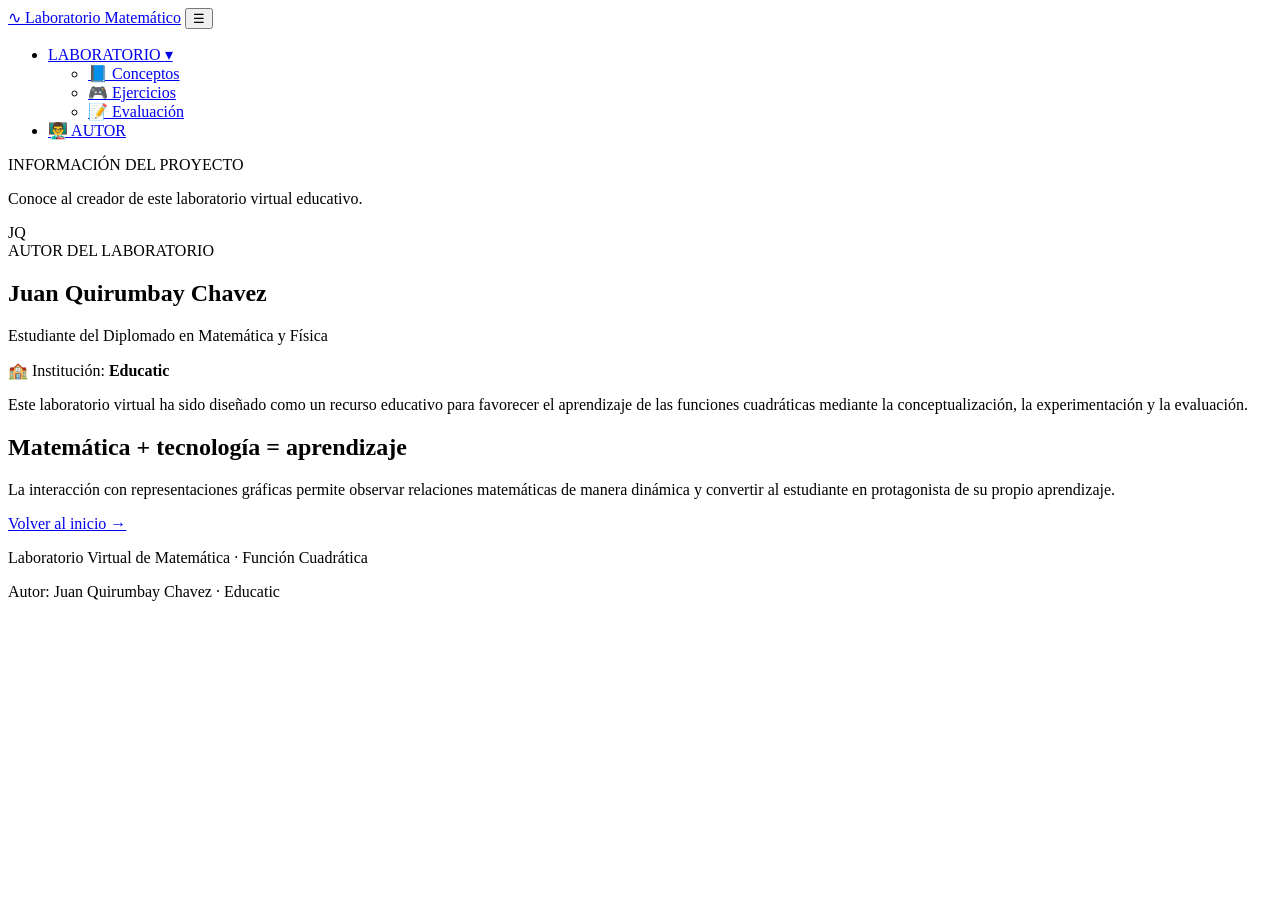
==== autor.html @ 25a592bc "Add files via upload" ====
<!DOCTYPE html>
<html lang="es">
<head>
  <meta charset="UTF-8">
  <meta name="viewport" content="width=device-width, initial-scale=1.0">
  <title>Autor | Laboratorio Matemático</title>
  <link rel="stylesheet" href="css/estilos.css">
</head>
<body>
  <header class="inner-header">
    <nav class="navbar">
      <a class="brand" href="index.html"><span class="brand-icon">∿</span> Laboratorio Matemático</a>
      <button class="menu-toggle" aria-label="Abrir menú">☰</button>
      <ul class="nav-links">
        <li class="dropdown">
          <a href="#" class="nav-link">LABORATORIO <span>▾</span></a>
          <ul class="submenu">
            <li><a href="conceptos.html">📘 Conceptos</a></li>
            <li><a href="ejercicios.html">🎮 Ejercicios</a></li>
            <li><a href="evaluacion.html">📝 Evaluación</a></li>
          </ul>
        </li>
        <li><a href="autor.html" class="nav-link active">👨‍🏫 AUTOR</a></li>
      </ul>
    </nav>
  </header>

  <main class="page-main">
    <section class="page-hero">
      <span class="eyebrow">INFORMACIÓN DEL PROYECTO</span>
            <p>Conoce al creador de este laboratorio virtual educativo.</p>
    </section>

    <section class="author-card">
      <div class="author-avatar">JQ</div>
      <div class="author-info">
        <span class="eyebrow">AUTOR DEL LABORATORIO</span>
        <h2>Juan Quirumbay Chavez</h2>
        <p class="role">Estudiante del Diplomado en Matemática y Física</p>
        <div class="institution">🏫 Institución: <strong>Educatic</strong></div>
        <p>Este laboratorio virtual ha sido diseñado como un recurso educativo para favorecer el aprendizaje de las funciones cuadráticas mediante la conceptualización, la experimentación y la evaluación.</p>
      </div>
    </section>

    <section class="author-message">
      <h2>Matemática + tecnología = aprendizaje</h2>
      <p>La interacción con representaciones gráficas permite observar relaciones matemáticas de manera dinámica y convertir al estudiante en protagonista de su propio aprendizaje.</p>
      <a href="index.html" class="btn btn-primary">Volver al inicio →</a>
    </section>
  </main>
  <footer>
    <p>Laboratorio Virtual de Matemática · Función Cuadrática</p>
    <p>Autor: Juan Quirumbay Chavez · Educatic</p>
  </footer>
  <script src="js/script.js"></script>
</body>
</html>
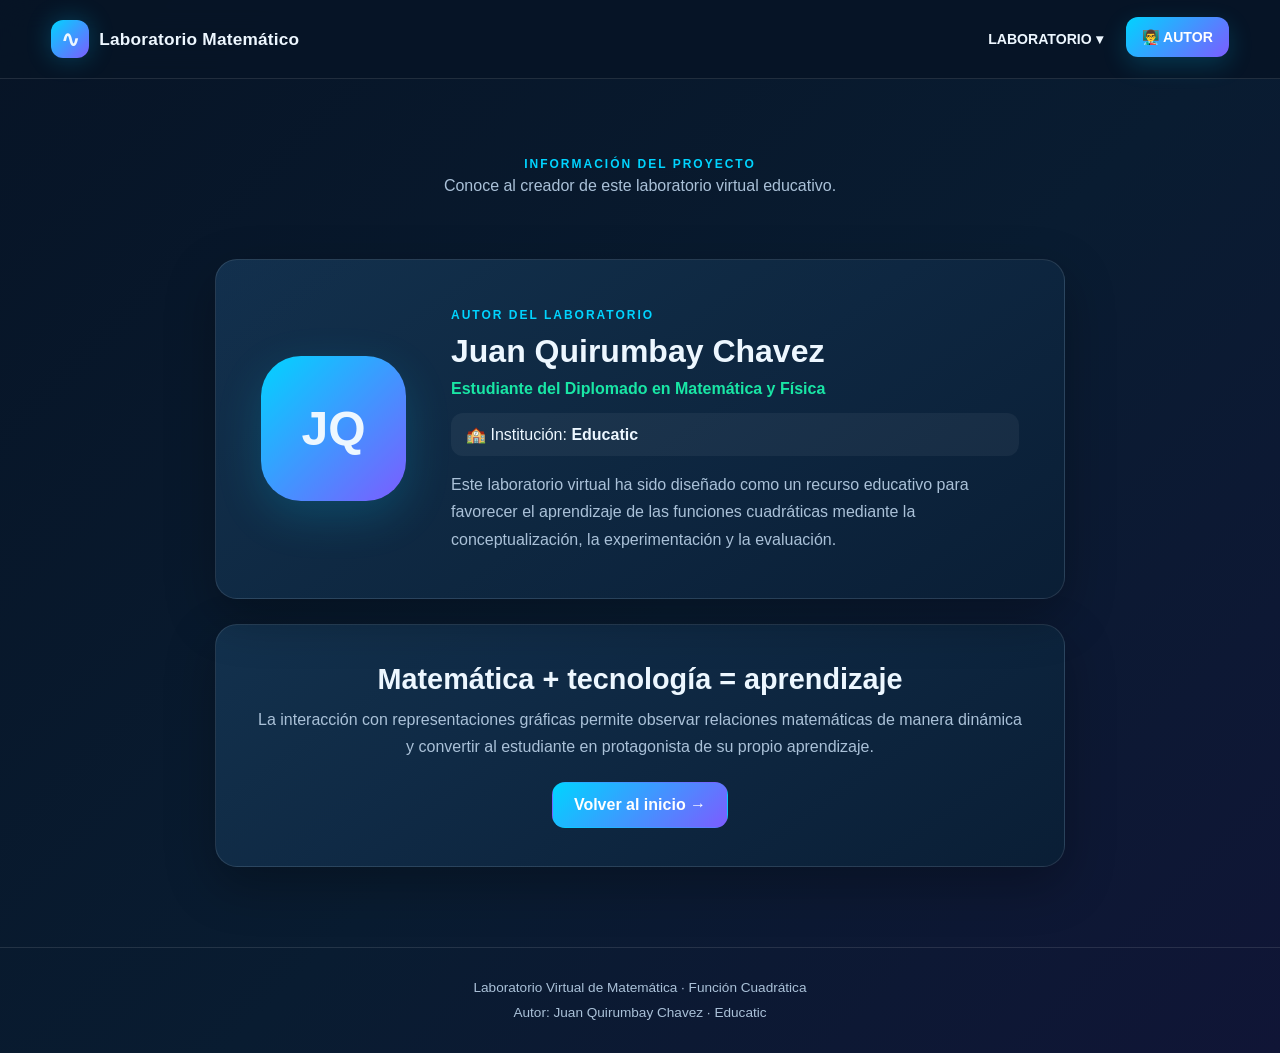
==== commit 63dec780: "Update autor.html" ====
--- a/autor.html
+++ b/autor.html
@@ -4,7 +4,7 @@
   <meta charset="UTF-8">
   <meta name="viewport" content="width=device-width, initial-scale=1.0">
   <title>Autor | Laboratorio Matemático</title>
-  <link rel="stylesheet" href="css/estilos.css">
+  <link rel="stylesheet" href="estilos.css">
 </head>
 <body>
   <header class="inner-header">
@@ -52,6 +52,6 @@
     <p>Laboratorio Virtual de Matemática · Función Cuadrática</p>
     <p>Autor: Juan Quirumbay Chavez · Educatic</p>
   </footer>
-  <script src="js/script.js"></script>
+  <script src="script.js"></script>
 </body>
 </html>
--- a/estilos.css
+++ b/estilos.css
@@ -0,0 +1,85 @@
+:root{
+  --bg:#071426;
+  --bg2:#0c1d34;
+  --panel:#102943;
+  --panel2:#153452;
+  --text:#edf7ff;
+  --muted:#aac1d8;
+  --primary:#00d4ff;
+  --secondary:#7c5cff;
+  --accent:#19e6a5;
+  --line:rgba(255,255,255,.11);
+  --shadow:0 18px 50px rgba(0,0,0,.28);
+}
+*{box-sizing:border-box;margin:0;padding:0}
+html{scroll-behavior:smooth}
+body{font-family:Segoe UI,Arial,sans-serif;background:linear-gradient(135deg,var(--bg),#091c31 55%,#101536);color:var(--text);min-height:100vh}
+a{text-decoration:none;color:inherit}
+.navbar{width:min(1180px,92%);margin:auto;min-height:78px;display:flex;align-items:center;justify-content:space-between;position:relative;z-index:20}
+.brand{font-weight:800;font-size:1.08rem;letter-spacing:.2px;display:flex;align-items:center;gap:10px}
+.brand-icon{display:grid;place-items:center;width:38px;height:38px;border-radius:12px;background:linear-gradient(135deg,var(--primary),var(--secondary));font-size:1.4rem;box-shadow:0 0 25px rgba(0,212,255,.25)}
+.nav-links{display:flex;align-items:center;gap:7px;list-style:none}
+.nav-link{display:block;padding:12px 16px;border-radius:12px;font-weight:700;font-size:.88rem;transition:.25s}
+.nav-link:hover,.nav-link.active{background:linear-gradient(135deg,var(--primary),var(--secondary));color:#fff;transform:translateY(-2px);box-shadow:0 8px 24px rgba(0,212,255,.18)}
+.dropdown{position:relative}
+.submenu{position:absolute;top:calc(100% + 7px);left:0;min-width:205px;background:rgba(10,29,50,.97);border:1px solid var(--line);border-radius:15px;padding:8px;list-style:none;box-shadow:var(--shadow);opacity:0;visibility:hidden;transform:translateY(-8px);transition:.25s}
+.dropdown:hover .submenu,.dropdown.open .submenu{opacity:1;visibility:visible;transform:translateY(0)}
+.submenu a{display:block;padding:11px 13px;border-radius:10px;color:var(--muted);transition:.2s}
+.submenu a:hover{background:rgba(0,212,255,.12);color:#fff;transform:translateX(4px)}
+.menu-toggle{display:none;background:none;border:0;color:#fff;font-size:1.7rem;cursor:pointer}
+.hero{min-height:76vh;position:relative;overflow:hidden;background:radial-gradient(circle at 75% 20%,rgba(124,92,255,.25),transparent 30%),radial-gradient(circle at 15% 60%,rgba(0,212,255,.16),transparent 28%)}
+.hero:after{content:"";position:absolute;inset:auto -10% -25% -10%;height:280px;background:linear-gradient(180deg,transparent,rgba(7,20,38,.9));pointer-events:none}
+.math-bg{position:absolute;inset:0;overflow:hidden;pointer-events:none;opacity:.09}
+.math-bg span{position:absolute;font-weight:900;font-size:clamp(2rem,6vw,6rem);animation:float 8s ease-in-out infinite}
+.math-bg span:nth-child(1){left:7%;top:24%}.math-bg span:nth-child(2){right:8%;top:28%;animation-delay:1s}.math-bg span:nth-child(3){left:12%;bottom:15%;animation-delay:2s}.math-bg span:nth-child(4){right:20%;bottom:10%;animation-delay:3s}
+@keyframes float{50%{transform:translateY(-18px) rotate(2deg)}}
+.hero-content{position:relative;z-index:2;width:min(1000px,90%);margin:9vh auto 0;text-align:center}
+.badge,.eyebrow{font-size:.75rem;font-weight:800;letter-spacing:2px;color:var(--primary)}
+.hero h1{font-size:clamp(2.6rem,7vw,5.6rem);line-height:1.02;margin:22px 0}
+.hero h1 span,.page-hero h1 span,.section-title h2 span,.quote-section h2 span{background:linear-gradient(90deg,var(--primary),#fff,var(--accent));-webkit-background-clip:text;color:transparent}
+.hero p{max-width:720px;margin:auto;color:var(--muted);font-size:1.15rem;line-height:1.7}
+.hero-actions{display:flex;justify-content:center;gap:14px;margin-top:30px;flex-wrap:wrap}
+.btn{display:inline-flex;align-items:center;justify-content:center;padding:13px 21px;border-radius:13px;font-weight:800;transition:.25s;border:1px solid transparent}
+.btn:hover{transform:translateY(-3px);box-shadow:0 12px 30px rgba(0,0,0,.25)}
+.btn-primary{background:linear-gradient(135deg,var(--primary),var(--secondary));color:#fff}
+.btn-glass{background:rgba(255,255,255,.06);border-color:var(--line)}
+.section{width:min(1180px,92%);margin:auto;padding:85px 0}
+.section-title{text-align:center;margin-bottom:42px}
+.section-title h2{font-size:clamp(2rem,4vw,3rem);margin:12px 0}
+.section-title p,.page-hero p{color:var(--muted);line-height:1.7}
+.cards{display:grid;gap:20px}.cards.three{grid-template-columns:repeat(3,1fr)}
+.feature-card,.content-card,.game-rules,.geo-section,.finish-card,.evaluation-intro,.author-card,.author-message{background:linear-gradient(145deg,rgba(20,52,82,.88),rgba(10,31,54,.88));border:1px solid var(--line);border-radius:22px;box-shadow:var(--shadow)}
+.feature-card{padding:30px;transition:.3s;position:relative;overflow:hidden}
+.feature-card:before{content:"";position:absolute;width:100px;height:100px;border-radius:50%;background:var(--primary);filter:blur(55px);opacity:.08;right:-30px;top:-30px}
+.feature-card:hover{transform:translateY(-8px);border-color:rgba(0,212,255,.45)}
+.feature-card.featured{border-color:rgba(0,212,255,.35)}
+.card-icon{font-size:2rem;margin-bottom:18px}
+.feature-card h3{font-size:1.35rem;margin-bottom:10px}.feature-card p{color:var(--muted);line-height:1.65;margin-bottom:20px}.card-link{font-weight:800;color:var(--primary)}
+.quote-section{width:min(1180px,92%);margin:0 auto 80px;padding:42px;border-radius:25px;background:linear-gradient(100deg,rgba(0,212,255,.08),rgba(124,92,255,.1));border:1px solid var(--line);display:flex;align-items:center;justify-content:space-between;gap:30px}
+.quote-section h2{font-size:clamp(1.7rem,3vw,2.7rem);margin:10px 0}.quote-section p{color:var(--muted)}
+.formula-card{padding:22px 28px;border-radius:18px;background:rgba(0,0,0,.18);border:1px solid var(--line);text-align:center;min-width:280px}
+.formula-card span{display:block;color:var(--muted);font-size:.85rem;margin-bottom:8px}.formula-card strong{font-size:1.5rem;color:var(--accent)}
+.inner-header{background:rgba(7,20,38,.9);border-bottom:1px solid var(--line);position:sticky;top:0;z-index:30;backdrop-filter:blur(15px)}
+.page-main{width:min(1180px,92%);margin:auto;padding:55px 0 80px}.page-hero{text-align:center;padding:20px 0 45px}.page-hero h1{font-size:clamp(2.3rem,5vw,4rem);margin:12px 0}
+.content-grid{display:grid;grid-template-columns:repeat(2,1fr);gap:20px}.content-card{padding:27px}.content-card.wide{grid-column:1/-1}.content-card h2{font-size:1.3rem;margin-bottom:15px}.content-card p{color:var(--muted);line-height:1.7;margin:9px 0}
+.content-card.highlight{border-color:rgba(0,212,255,.3)}
+.formula{display:inline-block;padding:15px 22px;margin:12px 0;border-radius:14px;background:#071827;border:1px solid rgba(0,212,255,.22);font-size:1.3rem;font-weight:800;color:var(--accent);letter-spacing:.5px}.formula.small{font-size:1.1rem}
+.mini-grid{display:grid;grid-template-columns:repeat(3,1fr);gap:10px}.mini-grid div,.three-rules div{padding:16px;background:rgba(255,255,255,.04);border-radius:13px}.mini-grid strong{display:block;font-size:1.6rem;color:var(--primary);margin-bottom:6px}.mini-grid span{font-size:.88rem;color:var(--muted)}
+.rule-list p{padding:12px;background:rgba(255,255,255,.035);border-radius:12px}.dot{display:inline-grid;place-items:center;width:28px;height:28px;border-radius:50%;background:rgba(0,212,255,.13);color:var(--primary);margin-right:8px}
+.three-rules{display:grid;grid-template-columns:repeat(3,1fr);gap:12px}.three-rules strong{display:block;color:var(--primary);font-size:1.4rem;margin-bottom:5px}.three-rules span{color:var(--muted);font-size:.9rem}
+.steps{list-style:none;counter-reset:steps;display:grid;grid-template-columns:repeat(2,1fr);gap:10px}.steps li{counter-increment:steps;padding:14px 15px 14px 48px;background:rgba(255,255,255,.035);border-radius:12px;position:relative;color:var(--muted)}.steps li:before{content:counter(steps);position:absolute;left:13px;top:12px;width:25px;height:25px;border-radius:50%;display:grid;place-items:center;background:linear-gradient(135deg,var(--primary),var(--secondary));color:#fff;font-weight:800;font-size:.8rem}
+.next-action{text-align:center;margin-top:32px}
+.game-rules{padding:28px;margin-bottom:25px}.rules-header{display:flex;align-items:center;gap:16px;margin-bottom:22px}.rules-header .card-icon{margin:0}.rules-header h2{margin-bottom:4px}.rules-header p{color:var(--muted)}
+.rules-grid{display:grid;grid-template-columns:repeat(3,1fr);gap:12px}.rules-grid div{display:flex;gap:12px;padding:15px;background:rgba(255,255,255,.035);border-radius:13px}.rules-grid b{color:var(--primary);font-size:1.1rem}.rules-grid span{color:var(--muted);line-height:1.5;font-size:.9rem}
+.geo-section{padding:20px;overflow:hidden}.geo-title{padding:10px 5px 18px}.geo-title span{font-size:.72rem;letter-spacing:2px;color:var(--accent);font-weight:800}.geo-title h2{margin-top:7px}.geo-wrapper{width:100%;overflow:auto;background:#fff;border-radius:14px;min-height:558px}.geo-wrapper iframe{display:block;width:100%;min-width:800px;height:558px}.geo-note{margin-top:13px;padding:14px;border-radius:12px;background:rgba(0,212,255,.06);color:var(--muted);font-size:.9rem}
+.finish-card{margin-top:25px;padding:28px;display:flex;justify-content:space-between;align-items:center;gap:20px}.finish-card h2{margin:8px 0}.finish-card p{color:var(--muted)}
+.evaluation-intro{padding:25px;display:flex;align-items:center;gap:18px;margin-bottom:20px}.evaluation-intro .card-icon{margin:0}.evaluation-intro p{color:var(--muted);margin-top:5px}
+.form-wrapper{background:#fff;border-radius:18px;overflow:hidden;text-align:center;min-height:2440px;box-shadow:var(--shadow)}.form-wrapper iframe{max-width:100%;border:0}
+.author-card{padding:45px;display:flex;align-items:center;gap:45px;max-width:850px;margin:15px auto 25px}.author-avatar{flex:0 0 145px;height:145px;border-radius:40px;display:grid;place-items:center;font-size:3rem;font-weight:900;background:linear-gradient(135deg,var(--primary),var(--secondary));box-shadow:0 15px 45px rgba(0,212,255,.18)}.author-info h2{font-size:2rem;margin:10px 0}.role{color:var(--accent);font-weight:700;margin-bottom:15px}.institution{padding:12px 15px;background:rgba(255,255,255,.05);border-radius:12px;margin-bottom:15px}.author-info p:last-child{color:var(--muted);line-height:1.7}
+.author-message{text-align:center;padding:38px;max-width:850px;margin:auto}.author-message h2{font-size:1.8rem;margin-bottom:10px}.author-message p{color:var(--muted);line-height:1.7;margin-bottom:22px}
+footer{padding:28px 5%;border-top:1px solid var(--line);text-align:center;color:var(--muted);font-size:.85rem;line-height:1.8}
+@media(max-width:850px){
+  .menu-toggle{display:block}.nav-links{display:none;position:absolute;top:70px;left:0;right:0;background:rgba(7,20,38,.98);padding:10px;border:1px solid var(--line);border-radius:16px;flex-direction:column;align-items:stretch}.nav-links.show{display:flex}.nav-link{width:100%}.dropdown .submenu{position:static;opacity:1;visibility:visible;transform:none;display:none;box-shadow:none;border:0;background:rgba(255,255,255,.03)}.dropdown.open .submenu{display:block}
+  .cards.three,.content-grid{grid-template-columns:1fr}.content-card.wide{grid-column:auto}.mini-grid,.three-rules,.rules-grid,.steps{grid-template-columns:1fr}.quote-section,.finish-card{flex-direction:column;align-items:flex-start}.formula-card{width:100%;min-width:0}.author-card{flex-direction:column;text-align:center;padding:30px}.author-avatar{flex-basis:auto;width:130px;height:130px}.hero{min-height:85vh}.hero-content{margin-top:7vh}
+}
+@media(max-width:500px){.hero h1{font-size:2.5rem}.page-main{padding-top:35px}.geo-wrapper iframe{min-width:720px}.form-wrapper{overflow-x:auto}.brand{font-size:.95rem}.brand-icon{width:34px;height:34px}}
